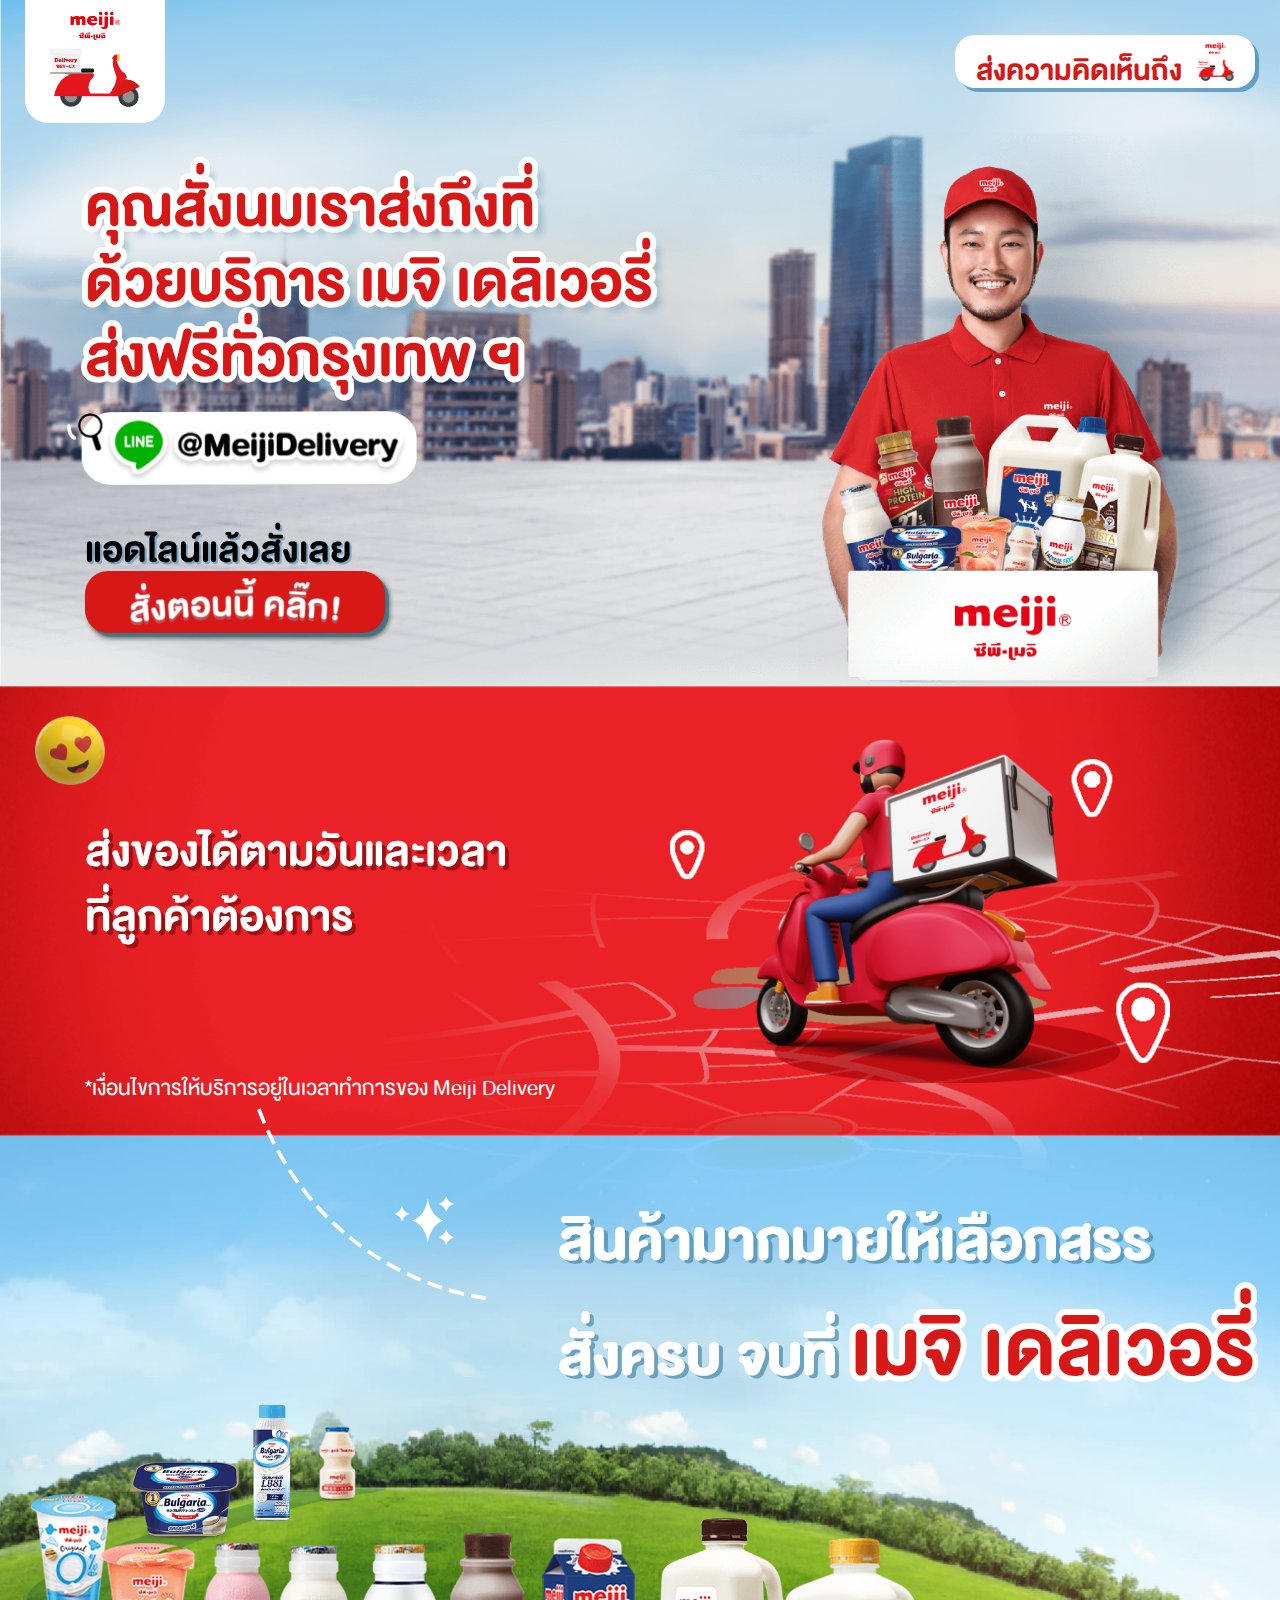
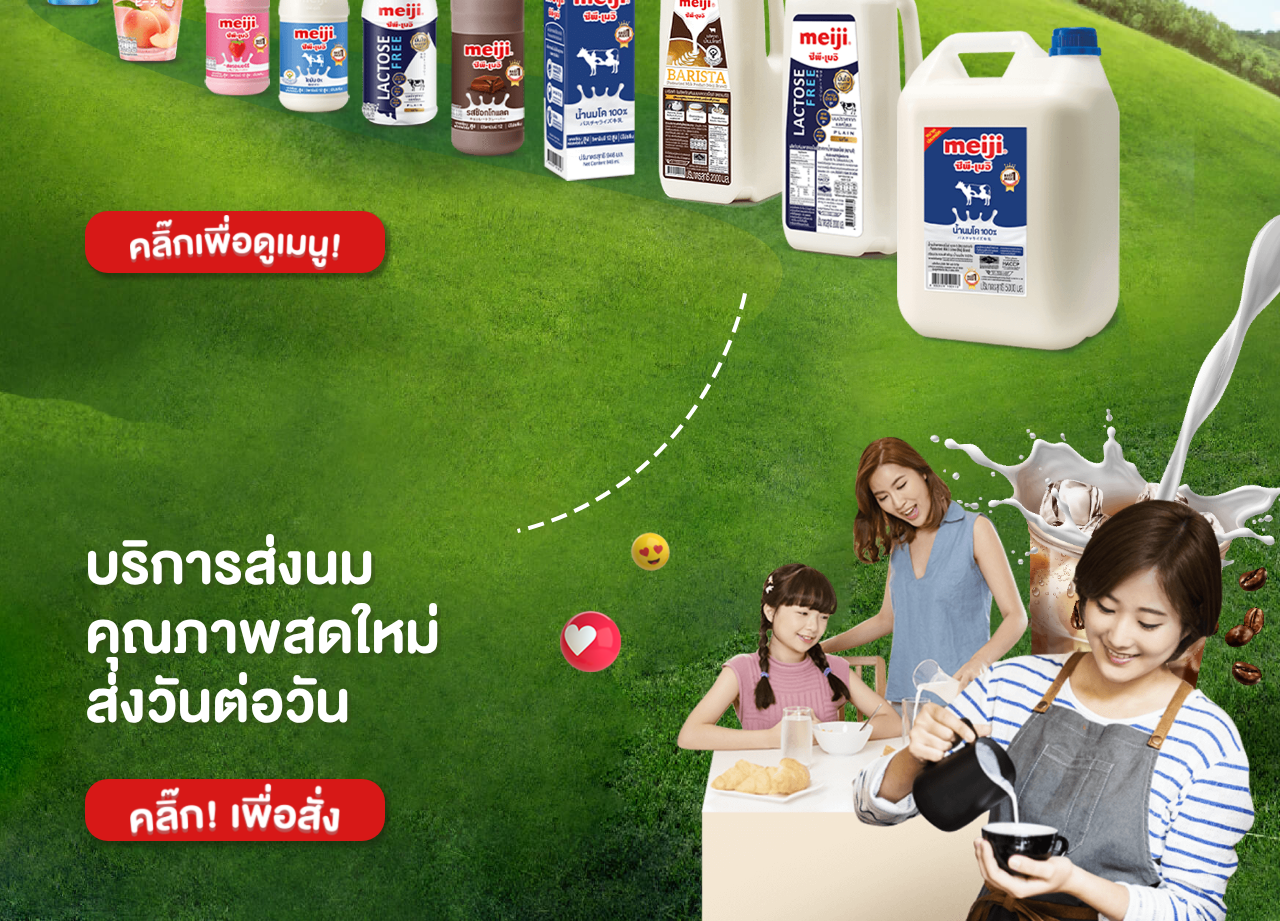
==== index.html @ 9e98a9d7 "index" ====
<!DOCTYPE html>
<html lang="en">
<head>
    <meta charset="UTF-8">
    <meta http-equiv="X-UA-Compatible" content="IE=edge">
    <meta name="viewport" content="width=device-width, initial-scale=1.0">
    <title>Meiji Delivery</title>
    <link rel="stylesheet" href="css/style.css">
    <link rel="stylesheet" href="css/responsive.css">
    <link rel="stylesheet" href="https://cdnjs.cloudflare.com/ajax/libs/animate.css/4.1.1/animate.min.css"/>
    <link rel="icon" type="image/png" href="./img/meijidelivery-logo.png" />
</head>
<body>
    <section class="section-1">
        <div class="container">
            <div class="container-inner">
                <div class="header">
                    <div class="site-brand">
                        <img src="img/meijidelivery-logo.png" alt="Meji Delivery Logo" />
                    </div>
                    <div class="header-cta">
                        <a href="#" target="_blank" class="animate__bounceIn">
                            <div>ส่งความคิดเห็นถึง</div>
                            <img src="img/meijidelivery-logo.png" alt="Meji Delivery Logo" />
                        </a>
                    </div>
                </div>

                <div class="banner">
                    <div class="banner-info">
                        <div class="h1-wrap animate__animated animate__fadeIn">
                            <h1>
                                คุณสั่งนมเราส่งถึงที่ <br />ด้วยบริการ เมจิ เดลิเวอรี่<br /> ส่งฟรีทั่วกรุงเทพ ฯ
                            </h1>
                            <h1 class="shadow">
                                คุณสั่งนมเราส่งถึงที่ <br />ด้วยบริการ เมจิ เดลิเวอรี่<br /> ส่งฟรีทั่วกรุงเทพ ฯ
                            </h1>
                        </div>
                        <a href="#" class="banner-line animate__bounceIn">
                            <img src="./img/btn-line.png" alt="Add Line Button" />
                        </a>
                        <div class="floating">
                            <div class="banner-img -mobile animate__animated animate__fadeInUp hide-on-d">
                                <img src="./img/delivery-man.png" alt="Meji Deilivery Man" width="100%" />
                            </div>
                            
                                <h3>แอดไลน์แล้วสั่งเลย</h3>
                                <a href="#" class="animate__bounceIn btn-cta-1">
                                    <img src="./img/cta1.png" alt="สั่งตอนนี้คลิ๊ก" />
                                </a>
                        </div>
                    </div>
                    <div class="banner-img animate__animated animate__fadeInUp hide-on-m">
                        <img src="./img/delivery-man.png" alt="Meji Deilivery Man" width="100%" />
                    </div>
                </div>
            </div>
        </div>
    </section>
    <section class="section-2">
        <div class="container">
            <div class="container-inner">
                <img src="./img/route-transparent.png" alt="" class="route">
                <div class="second-left">
                    <div>
                        <img src="./img/smile.png" alt="Smile Face" />
                        <h2>
                            ส่งของได้ตามวันและเวลา <br/>ที่ลูกค้าต้องการ
                        </h2>
                    </div>
                    <span class="note hide-on-m">*เงื่อนไขการให้บริการอยู่ในเวลาทำการของ Meiji Delivery</span>
                </div>
                <div class="second-right">
                    <img src="./img/pins-m.png" alt="Pins" class="pins -mobile hide-on-d">
                    <img src="./img/pins.png" alt="Pins" class="pins animate__animated animate__fadeIn hide-on-m">
                    <img src="./img/delivery-guy.png" alt="Meji Delivery" class="scooter animate__animated animate__fadeIn">
                </div>
                <span class="note hide-on-d">*เงื่อนไขการให้บริการอยู่ในเวลาทำการของ Meiji Delivery</span>
            </div>
        </div>
    </section>

    <section class="section-3">
        <img src="./img/section-3-top-line.svg" class="line-top" alt=""/>
        <div class="container">
            <div class="container-top">
                <div class="title">
                    <h1>สินค้ามากมายให้เลือกสรร <br/>สั่งครบ จบที่ <div class="meji-text"><span>เมจิ เดลิเวอรี่</span><span class="shadow">เมจิ เดลิเวอรี่</span></div></h1>
                </div>
                <div class="content">
                    <img src="./img/meji-milks.png" alt="Meji Products" class="milks" />
                    <a href="#" class="animate__bounceIn btn-cta-3">
                        <img src="./img/text-click-for-menu.png" alt="สั่งตอนนี้คลิ๊ก" />
                    </a>
                </div>
            </div>
            <div class="container-bottom">
                <img src="./img/section-3-bottom-line.svg" class="line-bottom" alt=""/>

                <div class="content">
                    <div class="left">
                        <h1>
                            บริการส่งนม<br />
                            คุณภาพสดใหม่<br />
                            ส่งวันต่อวัน
                        </h1>
                        <img src="./img/emoji-d.png" alt="" class="emoji-d hide-on-m" />
                        <img src="./img/emoji-m.png" alt="" class="emoji-m hide-on-d" />
                        <a href="#" class="animate__bounceIn btn-cta-4 -desktop">
                            <img src="./img/text-click-to-order.png" alt="สั่งตอนนี้คลิ๊ก" />
                        </a>
                    </div>
                    <div class="right">
                        <img src="./img/people.png" alt="Everyone enjiy drink Meji" class="people hide-on-m" />
                        <img src="./img/people-m.png" alt="Everyone enjiy drink Meji" class="people hide-on-d" />
                    </div>
                </div>
            </div>
            <a href="#" class="animate__bounceIn btn-cta-4 -mobile">
                <img src="./img/text-click-to-order.png" alt="สั่งตอนนี้คลิ๊ก" />
            </a>
        </div>
        <img src="./img/coffee.png" alt="Meji Coffee Milk" class="coffee" />
    </section>
</body>
</html>
---- css/style.css ----
/*
 * Font Name: DB HelvethaicaMon X 
 */
@font-face {
  font-family: "DB HelvethaicaMon X";
  src: url("../fonts/DB HelvethaicaMon X.ttf") format("truetype");
  font-weight: normal;
  font-style: normal;
  font-display: swap;
}
@font-face {
  font-family: "DB HelvethaicaMon X";
  src: url("../fonts/DB HelvethaicaMon X Bd.ttf") format("truetype");
  font-weight: 600;
  font-style: normal;
  font-display: swap;
}
@font-face {
  font-family: "DB HelvethaicaMon X";
  src: url("../fonts/DB HelvethaicaMon X Blk.ttf") format("truetype");
  font-weight: 900;
  font-style: normal;
  font-display: swap;
}
:root {
  --s-accent: #d71817;
  --c-transition-hover: .4s ease all;
}

html {
  font-family: sans-serif;
  line-height: 1.15;
  -webkit-text-size-adjust: 100%;
  -webkit-tap-highlight-color: rgba(0, 0, 0, 0);
  min-height: 100vh;
  color: white;
}

body {
  margin: 0;
  padding: 0;
  font-family: "DB HelvethaicaMon X";
  font-size: 16px;
  font-weight: normal;
  text-align: left;
  text-rendering: optimizeLegibility;
  min-height: 100vh;
  height: auto;
}

h1, h2, h3, h4, h5, h6 {
  margin: 0;
}

a {
  text-decoration: none;
  transition: var(--c-transition-hover) !important;
}
a:hover {
  transform: scale(1.1) !important;
}

.container {
  padding: 0 25px;
  max-width: 1280px;
  margin: 0 auto;
}

.section-1 {
  background-image: url("../img/bg-crop.png");
  background-position: bottom;
  background-size: cover;
  background-repeat: no-repeat;
  min-height: 686px;
  width: 100%;
}

.header {
  display: flex;
  justify-content: space-between;
}
.header .header-cta {
  display: flex;
  align-items: center;
}
.header .header-cta a {
  font-family: "DB HelvethaicaMon X";
  font-size: 40px;
  font-weight: 600;
  color: var(--s-accent);
  min-width: 300px;
  height: 53px;
  border-radius: 20px;
  background-color: white;
  border: 0;
  display: flex;
  align-items: center;
  justify-content: center;
  box-shadow: 4px 4px 0 rgba(23, 110, 159, 0.55);
}
.header .header-cta a div {
  padding-top: 18px;
}
.header .header-cta a img {
  width: 37px;
  margin-left: 15px;
}

.site-brand {
  background-color: white;
  border-bottom-left-radius: 23px;
  border-bottom-right-radius: 23px;
  padding: 10px 25px;
}
.site-brand img {
  max-width: 90px;
}

.btn-cta-1 {
  height: 62px;
  width: 300px;
  border-radius: 23px;
  background-color: var(--s-accent);
  box-shadow: 4px 4px 0 rgba(47, 110, 144, 0.68), 4px 5px 4px 1px rgba(23, 38, 12, 0.53);
  display: flex;
  align-items: center;
  justify-content: center;
}
.btn-cta-1 img {
  width: 70%;
}

.banner {
  display: flex;
  align-items: flex-end;
  height: 560px;
}
.banner .banner-info {
  min-width: 58%;
  padding-left: 60px;
  padding-bottom: 50px;
}
.banner .banner-info .h1-wrap {
  position: relative;
}
.banner .banner-info .h1-wrap h1 {
  color: var(--s-accent);
  font-size: 80px;
  line-height: 75px;
  text-shadow: 10px 9px 6px rgba(17, 101, 141, 0.28);
  -webkit-text-stroke: 12px white;
  /* width and color */
  font-weight: 600;
  margin: 0 0 15px;
}
.banner .banner-info .h1-wrap h1.shadow {
  position: absolute;
  -webkit-text-stroke: 0px;
  /* width and color */
  text-shadow: none;
  top: 0;
  margin: 0;
}
.banner .banner-info h3 {
  font-size: 50px;
  font-weight: 600;
  line-height: 0.8;
  margin-top: 40px;
  color: #000;
  text-shadow: 2px 2px 0 rgba(60, 138, 189, 0.55);
}
.banner .banner-img {
  display: flex;
  align-items: flex-end;
}
.banner .banner-img img {
  width: 100%;
  max-width: 100%;
}
.banner .banner-img.-mobile {
  padding-left: 60px;
  position: relative;
  z-index: 1;
}
.banner .banner-line {
  max-width: 350px;
  margin-left: -18px;
  margin-bottom: 15px;
  display: block;
}
.banner .banner-line img {
  width: 100%;
}

.section-2 {
  background-image: url("../img/bg-red.png");
  background-position: bottom;
  background-size: cover;
  background-repeat: no-repeat;
  min-height: 450px;
  width: 100%;
  position: relative;
}
.section-2 .route {
  position: absolute;
  right: 0;
  width: 70%;
  height: 616px;
  object-fit: contain;
}
.section-2 .container-inner {
  display: flex;
}
.section-2 .container-inner .second-left, .section-2 .container-inner .section-right {
  min-width: 50%;
  max-width: 50%;
}
.section-2 h2 {
  color: white;
  font-size: 60px;
  line-height: 65px;
  text-shadow: 4px 4px 0 rgba(102, 0, 3, 0.55);
  font-weight: 600;
  margin: 0 0 15px;
}
.section-2 .second-left {
  padding: 30px 20px 30px 60px;
  display: flex;
  flex-direction: column;
  justify-content: space-between;
}
.section-2 .second-left img {
  width: 70px;
  margin-left: -50px;
  margin-bottom: 30px;
}
.section-2 .second-right {
  display: flex;
  align-items: center;
  justify-content: center;
  position: relative;
  min-height: 450px;
}
.section-2 .second-right img.pins {
  position: absolute;
  z-index: 0;
  width: 500px;
}
.section-2 .second-right img.scooter {
  position: relative;
  z-index: 1;
  width: 400px;
}
.section-2 .note {
  font-size: 30px;
}

.section-3 {
  background-image: url("../img/bg-grass.jpg");
  background-position: top;
  background-size: cover;
  background-repeat: no-repeat;
  position: relative;
}
.section-3 .line-top {
  width: 230px;
  position: absolute;
  left: 20%;
  top: -30px;
}
.section-3 .flash {
  width: 70px;
  position: absolute;
  top: 0;
  left: 0;
}
.section-3 .title {
  position: relative;
  display: flex;
  justify-content: end;
}
.section-3 .title h1 {
  font-size: 80px;
  text-align: left;
  text-shadow: 4px 3px 0 rgba(69, 133, 168, 0.68);
}
.section-3 .title::before {
  content: url("../img/flash.svg");
  width: 60px;
  height: 100%;
  position: absolute;
  left: 30%;
}
.section-3 .container-top {
  min-height: 600px;
  padding-top: 60px;
  text-align: right;
}
.section-3 .container-top .content {
  position: relative;
}
.section-3 .container-top img.milks {
  margin-top: -10px;
  width: 90%;
}
.section-3 .container-bottom {
  min-height: 598px;
  margin-top: -200px;
  position: relative;
  display: flex;
}
.section-3 .line-bottom {
  width: 230px;
  position: absolute;
  left: 40%;
  top: -30px;
}
.section-3 .meji-text {
  display: inline-block;
  font-size: 110px;
  font-weight: 600;
  position: relative;
}
.section-3 .meji-text span {
  -webkit-text-stroke: 12px white;
}
.section-3 .meji-text .shadow {
  color: var(--s-accent);
  -webkit-text-stroke: 0px;
  position: absolute;
  left: 0;
  text-shadow: none;
}
.section-3 .content {
  display: flex;
  align-items: flex-end;
  width: 100%;
}
.section-3 .content .left, .section-3 .content .right {
  width: 50%;
}
.section-3 .content .left {
  padding-left: 60px;
  padding-bottom: 80px;
  position: relative;
}
.section-3 .content .left h1 {
  font-size: 80px;
  font-weight: 600;
  text-shadow: 4px 4px 0 rgba(53, 79, 24, 0.55);
  line-height: 69.27px;
  margin-bottom: 40px;
  z-index: 1;
  position: relative;
}
.section-3 .content .right {
  display: flex;
  align-items: flex-end;
}
.section-3 .content img.people {
  width: 100%;
  z-index: 1;
}
.section-3 .coffee {
  width: 350px;
  position: absolute;
  right: 0;
  bottom: 90px;
}
.section-3 .emoji-d {
  width: 110px;
  position: absolute;
  right: 0;
  top: 0;
  z-index: 0;
}

.btn-cta-3 {
  position: absolute;
  bottom: 250px;
  left: 60px;
  height: 62px;
  width: 300px;
  border-radius: 23px;
  background-color: var(--s-accent);
  box-shadow: 4px 5px 4px 1px rgba(23, 38, 12, 0.53);
  display: flex;
  align-items: center;
  justify-content: center;
}
.btn-cta-3 img {
  width: 70%;
}

.btn-cta-4 {
  height: 62px;
  width: 300px;
  border-radius: 23px;
  background-color: var(--s-accent);
  box-shadow: 4px 5px 4px 1px rgba(23, 38, 12, 0.53);
  display: flex;
  align-items: center;
  justify-content: center;
}
.btn-cta-4 img {
  width: 70%;
}

/*# sourceMappingURL=style.css.map */
---- css/responsive.css ----
/*
    #       ####  
    #      #    # 
    #      #      
    #      #  ### 
    #      #    # 
    ######  ####  
*/
@media only screen and (max-width: 1024px) {
  .banner .banner-info {
    min-width: 46%;
  }
  .banner .banner-info .h1-wrap h1 {
    font-size: 60px;
    line-height: 65px;
    -webkit-text-stroke: 8px white;
    /* width and color */
  }

  .section-2 .second-right img.pins {
    max-width: 100%;
  }
  .section-2 .container-inner .second-left, .section-2 .container-inner .section-right {
    min-width: auto;
  }

  .section-3 .title::before {
    left: 15%;
  }

  .btn-cta-3 {
    bottom: 200px;
  }
}
/*
    #    # #####  
    ##  ## #    # 
    # ## # #    # 
    #    # #    # 
    #    # #    # 
    #    # #####  
*/
.btn-cta-4.-mobile {
  display: none;
}

.btn-cta-4.-desktop {
  display: flex;
}

@media only screen and (max-width: 796px) {
  .btn-cta-4.-mobile {
    display: flex;
  }

  .btn-cta-4.-desktop {
    display: none;
  }

  .section-1 {
    position: relative;
    padding-bottom: 500px;
  }
  .section-1::after {
    content: "";
    position: absolute;
    height: 50px;
    width: 100%;
    left: 0;
    bottom: 0px;
    background: white;
    background: linear-gradient(0deg, white 0%, rgba(255, 255, 255, 0) 100%);
  }

  .btn-cta-1 {
    margin: 10px auto 30px;
    width: 400px;
    max-width: 100%;
    height: 90px;
  }

  .banner {
    height: auto;
  }
  .banner .banner-info {
    margin-top: 50px;
    padding-left: 0px;
    min-width: 100%;
    position: relative;
  }
  .banner .banner-info .h1-wrap {
    display: flex;
    justify-content: center;
  }
  .banner .banner-info .h1-wrap h1 {
    font-size: 80px;
    text-align: center;
    line-height: 65px;
    -webkit-text-stroke: 8px white;
    /* width and color */
  }
  .banner .banner-info h3 {
    font-size: 70px;
    margin-top: 60px;
    text-align: center;
    text-shadow: none;
  }
  .banner .banner-line {
    max-width: 450px;
    margin: 30px auto;
    display: block;
  }
  .banner .banner-line img {
    width: 100%;
  }

  .floating {
    position: absolute;
    padding-bottom: 90px;
  }

  .section-2 {
    margin-top: 500px;
  }
  .section-2 .route {
    width: 80%;
    top: 30%;
  }
  .section-2 .container-inner {
    flex-direction: column;
  }
  .section-2 .container-inner .second-left {
    padding-left: 30px;
    padding-bottom: 0;
    max-width: 100%;
  }
  .section-2 .container-inner .second-left img {
    width: 90px;
    margin-left: 0px;
    margin-top: -90px;
    margin-bottom: 30px;
  }
  .section-2 h2 {
    font-size: 80px;
    line-height: 85px;
  }
  .section-2 .second-right {
    justify-content: flex-end;
    padding-left: 30px;
    margin-top: -60px;
  }
  .section-2 .second-right img.pins {
    position: relative;
    z-index: 0;
    width: 40%;
    padding-right: 30px;
  }
  .section-2 .second-right img.scooter {
    width: 60%;
  }
  .section-2 .note {
    padding: 30px;
    font-size: 40px;
  }

  .section-3 {
    padding-bottom: 90px;
  }
  .section-3 .line-top {
    width: 140px;
    left: 60px;
  }
  .section-3 .title {
    justify-content: center;
  }
  .section-3 .title h1 {
    line-height: 85px;
  }
  .section-3 .title::before {
    left: 90%;
  }
  .section-3 .container-top img.milks {
    margin-top: 130px;
  }
  .section-3 .container-top .content {
    justify-content: center;
    flex-direction: column;
    align-items: center;
  }
  .section-3 .container-bottom {
    margin-top: -100px;
  }
  .section-3 .line-bottom {
    width: 180px;
    position: absolute;
    left: 60%;
    top: -30px;
  }
  .section-3 .content {
    align-items: flex-start;
  }
  .section-3 .content .left {
    padding-top: 50px;
    padding-left: 16px;
    width: 100%;
  }
  .section-3 .content img.people {
    position: absolute;
    width: 350px;
    right: 0px;
    top: 100px;
  }

  .btn-cta-3 {
    position: relative;
    left: 0;
    bottom: 100px;
    width: 400px;
    max-width: 100%;
    height: 90px;
  }

  .btn-cta-4 {
    width: 400px;
    max-width: 100%;
    height: 90px;
    margin: 0 auto;
    z-index: 1;
    position: relative;
    text-align: center;
  }
}
@media only screen and (max-width: 670px) {
  .section-3 .content {
    position: relative;
  }
  .section-3 .content .right {
    position: absolute;
    width: 302px;
    right: 0;
    top: 200px;
  }
  .section-3 .content img.people {
    position: relative;
    width: 100%;
    right: auto;
    top: auto;
  }
  .section-3 .coffee {
    width: 300px;
    position: absolute;
    right: 0;
    bottom: 90px;
  }
}
/*
     #####    ###     ###                 
    #     #  #   #   #   #  #####  #    # 
    #       #     # #     # #    #  #  #  
    ######  #     # #     # #    #   ##   
    #     # #     # #     # #####    ##   
    #     #  #   #   #   #  #       #  #  
     #####    ###     ###   #      #    # 
*/
@media only screen and (max-width: 600px) {
  .section-1 {
    padding-bottom: 200px;
  }

  .banner .banner-info .h1-wrap h1 {
    font-size: 60px;
  }
  .banner .banner-info h3 {
    font-size: 40px;
  }
  .banner .banner-img.-mobile {
    padding-left: 20px;
  }

  .section-2 {
    margin-top: 600px;
  }
  .section-2 h2 {
    font-size: 65px;
    line-height: 70px;
  }
  .section-2 .note {
    padding: 30px;
    font-size: 30px;
  }

  .section-3 .title h1 {
    font-size: 55px;
    line-height: 70px;
  }
  .section-3 .title::before {
    left: 90%;
  }
  .section-3 .meji-text {
    font-size: 70px;
  }
  .section-3 .container-top img.milks {
    margin-top: 130px;
  }
  .section-3 .container-bottom {
    margin-top: 0px;
  }
  .section-3 .content .left h1 {
    font-size: 50px;
    line-height: 55px;
  }

  .btn-cta-3 {
    bottom: 30px;
    width: 250px;
    max-width: 100%;
    height: 70px;
  }

  .btn-cta-4 {
    width: 250px;
    max-width: 100%;
    height: 70px;
  }
}
/*
    #######   ###   #######               
    #        #   #  #       #####  #    # 
    #       #     # #       #    #  #  #  
    ######  #     # ######  #    #   ##   
          # #     #       # #####    ##   
    #     #  #   #  #     # #       #  #  
     #####    ###    #####  #      #    # 
*/
@media only screen and (max-width: 505px) {
  .section-1 {
    padding-bottom: 0;
  }

  .banner .banner-info .h1-wrap h1 {
    font-size: 40px;
    line-height: 40px;
  }
  .banner .banner-info h3 {
    margin-top: 30px;
  }

  .header .header-cta a {
    font-size: 25px;
    min-width: 200px;
    padding: 0 8px;
  }

  .site-brand {
    padding: 10px 16px;
  }
  .site-brand img {
    max-width: 40px;
  }

  .btn-cta-1 {
    width: 250px;
    max-width: 100%;
    height: 70px;
  }

  .floating {
    padding-bottom: 30px;
  }

  .section-2 {
    margin-top: 450px;
  }
  .section-2 .route {
    top: auto;
  }
  .section-2 h2 {
    font-size: 40px;
    line-height: 45px;
  }
  .section-2 .note {
    padding: 10px;
    font-size: 30px;
  }
  .section-2 .container-inner .second-left {
    padding-left: 10px;
  }
  .section-2 .container-inner .second-left img {
    width: 50px;
  }
  .section-2 .second-right {
    min-height: auto;
    margin-top: -10px;
  }

  .section-3 .title h1 {
    font-size: 50px;
    line-height: 55px;
  }
  .section-3 .meji-text {
    font-size: 50px;
  }
  .section-3 .meji-text span {
    -webkit-text-stroke: 7px white;
  }
  .section-3 .container-top img.milks {
    margin-top: 150px;
  }

  .btn-cta-3 {
    bottom: 30px;
  }
}
/*
    #       #######   ###                 
    #    #  #        #   #  #####  #    # 
    #    #  #       #     # #    #  #  #  
    #    #  ######  #     # #    #   ##   
    #######       # #     # #####    ##   
         #  #     #  #   #  #       #  #  
         #   #####    ###   #      #    # 
*/
@media only screen and (max-width: 450px) {
  .section-2 {
    min-height: auto;
    margin-top: 350px;
    padding-bottom: 10px;
  }

  .section-3 .line-bottom {
    width: 100px;
    left: 40%;
  }
  .section-3 .title::before {
    left: 90%;
    width: 30px;
    top: -30px;
  }
  .section-3 .content .left {
    padding-left: 0px;
  }
  .section-3 .content .left h1 {
    font-size: 50px;
  }
}
@media only screen and (max-width: 400px) {
  .section-3 .title h1 {
    font-size: 40px;
    line-height: 45px;
  }
  .section-3 .meji-text {
    font-size: 40px;
  }
  .section-3 .container-top img.milks {
    margin-top: 60px;
    width: 90%;
  }
  .section-3 .container-bottom {
    min-height: auto;
    margin-top: -220px;
  }
  .section-3 .coffee {
    width: 200px;
    bottom: 180px;
  }
  .section-3 .content .right {
    width: 60%;
  }
  .section-3 .content img.people {
    width: 100%;
    z-index: 1;
  }
}
.hide-on-d {
  display: inherit !important;
}
@media (min-width: 797px) {
  .hide-on-d {
    display: none !important;
  }
}

.hide-on-m {
  display: none !important;
}
@media (min-width: 797px) {
  .hide-on-m {
    display: inherit !important;
  }
}

/*# sourceMappingURL=responsive.css.map */
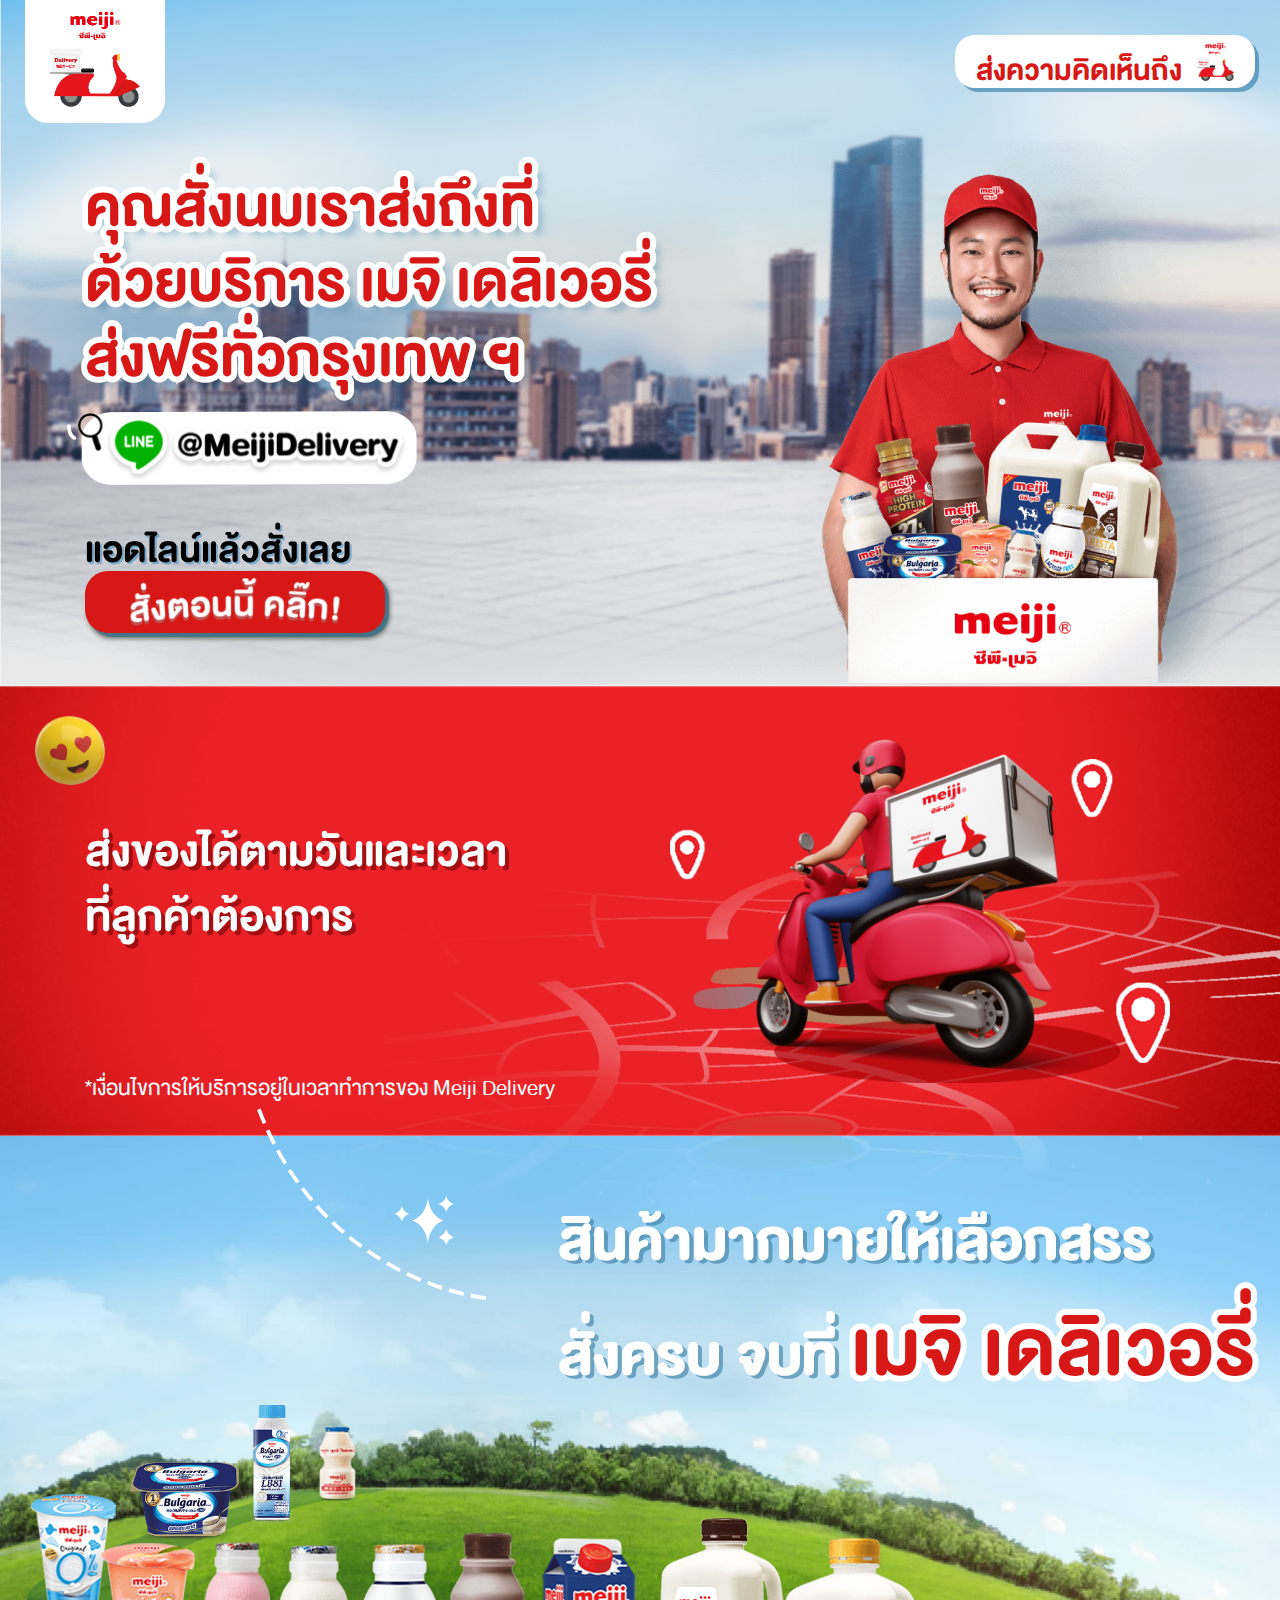
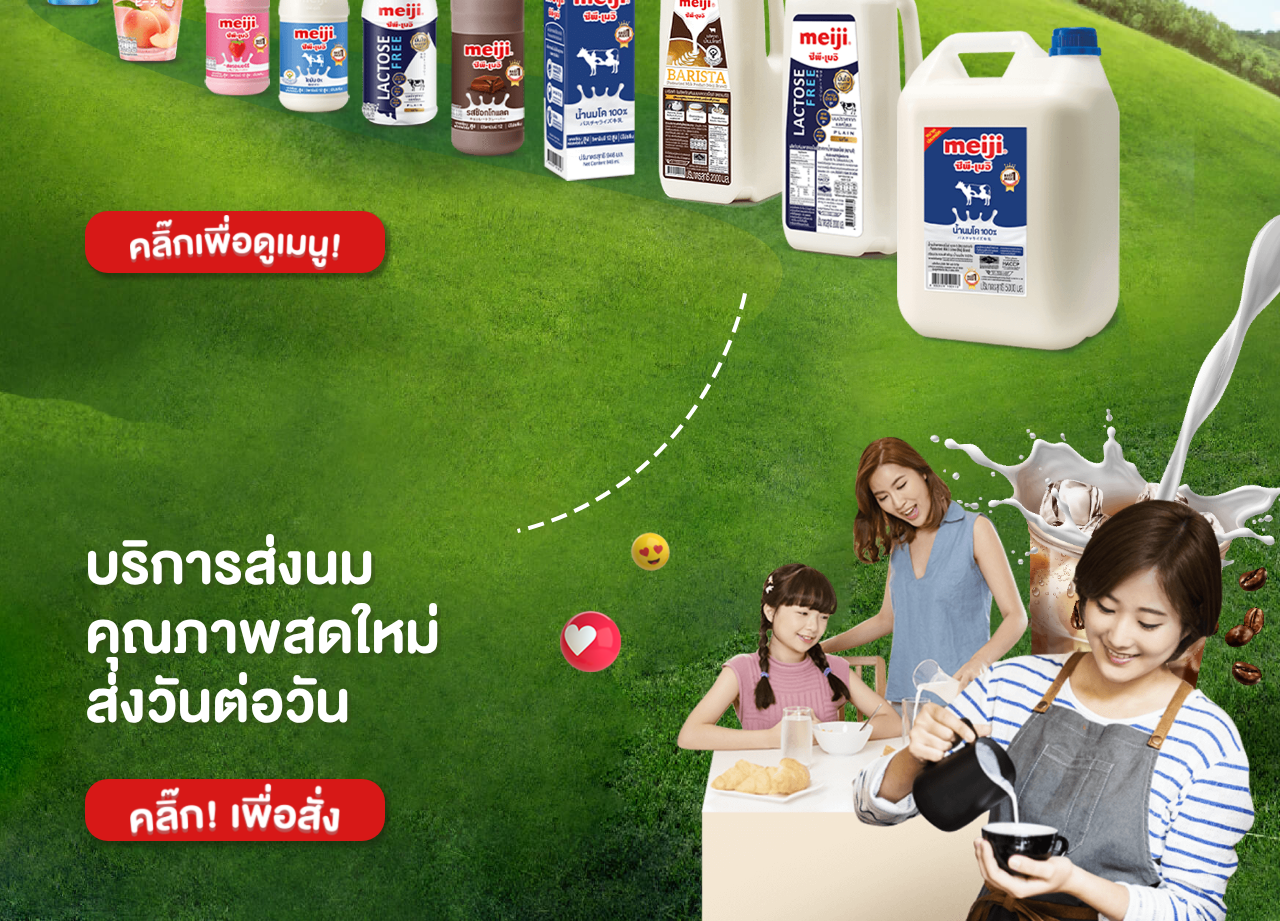
==== commit 9edb45c4: "change image" ====
--- a/index.html
+++ b/index.html
@@ -9,8 +9,36 @@
     <link rel="stylesheet" href="css/responsive.css">
     <link rel="stylesheet" href="https://cdnjs.cloudflare.com/ajax/libs/animate.css/4.1.1/animate.min.css"/>
     <link rel="icon" type="image/png" href="./img/meijidelivery-logo.png" />
-</head>
+    <!-- Meta Pixel Code -->
+    <script>
+        !function(f,b,e,v,n,t,s)
+        {if(f.fbq)return;n=f.fbq=function(){n.callMethod?
+        n.callMethod.apply(n,arguments):n.queue.push(arguments)};
+        if(!f._fbq)f._fbq=n;n.push=n;n.loaded=!0;n.version='2.0';
+        n.queue=[];t=b.createElement(e);t.async=!0;
+        t.src=v;s=b.getElementsByTagName(e)[0];
+        s.parentNode.insertBefore(t,s)}(window, document,'script',
+        'https://connect.facebook.net/en_US/fbevents.js');
+        fbq('init', '1133430120460016');
+        fbq('track', 'PageView');
+        </script>
+        <noscript><img height="1" width="1" style="display:none"
+        src="https://www.facebook.com/tr?id=1133430120460016&ev=PageView&noscript=1"
+        /></noscript>
+        <!-- End Meta Pixel Code -->
+        <!-- Google Tag Manager -->
+    <script>(function(w,d,s,l,i){w[l]=w[l]||[];w[l].push({'gtm.start':
+        new Date().getTime(),event:'gtm.js'});var f=d.getElementsByTagName(s)[0],
+        j=d.createElement(s),dl=l!='dataLayer'?'&l='+l:'';j.async=true;j.src=
+        'https://www.googletagmanager.com/gtm.js?id='+i+dl;f.parentNode.insertBefore(j,f);
+        })(window,document,'script','dataLayer','GTM-MLCHM3L');</script>
+    <!-- End Google Tag Manager -->
+    </head>
 <body>
+    <!-- Google Tag Manager (noscript) -->
+<noscript><iframe src="https://www.googletagmanager.com/ns.html?id=GTM-MLCHM3L"
+    height="0" width="0" style="display:none;visibility:hidden"></iframe></noscript>
+    <!-- End Google Tag Manager (noscript) -->
     <section class="section-1">
         <div class="container">
             <div class="container-inner">
